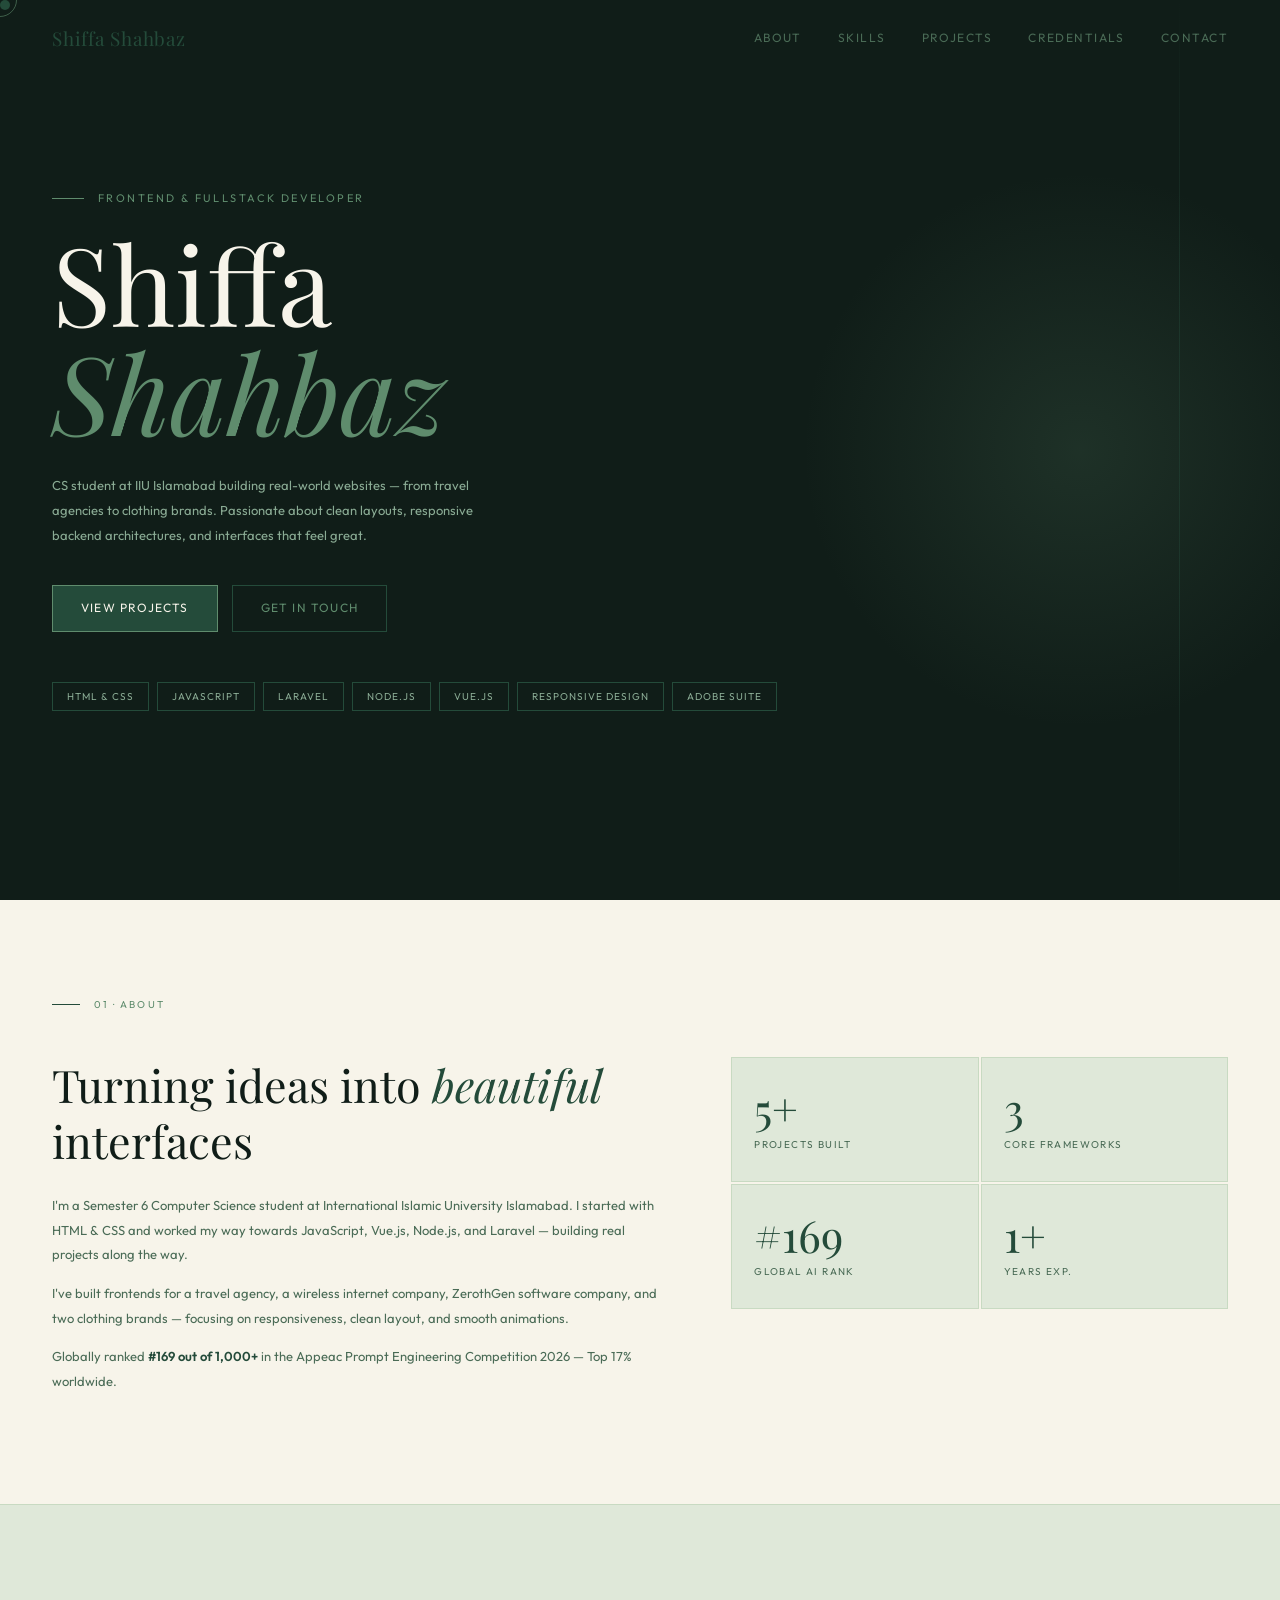
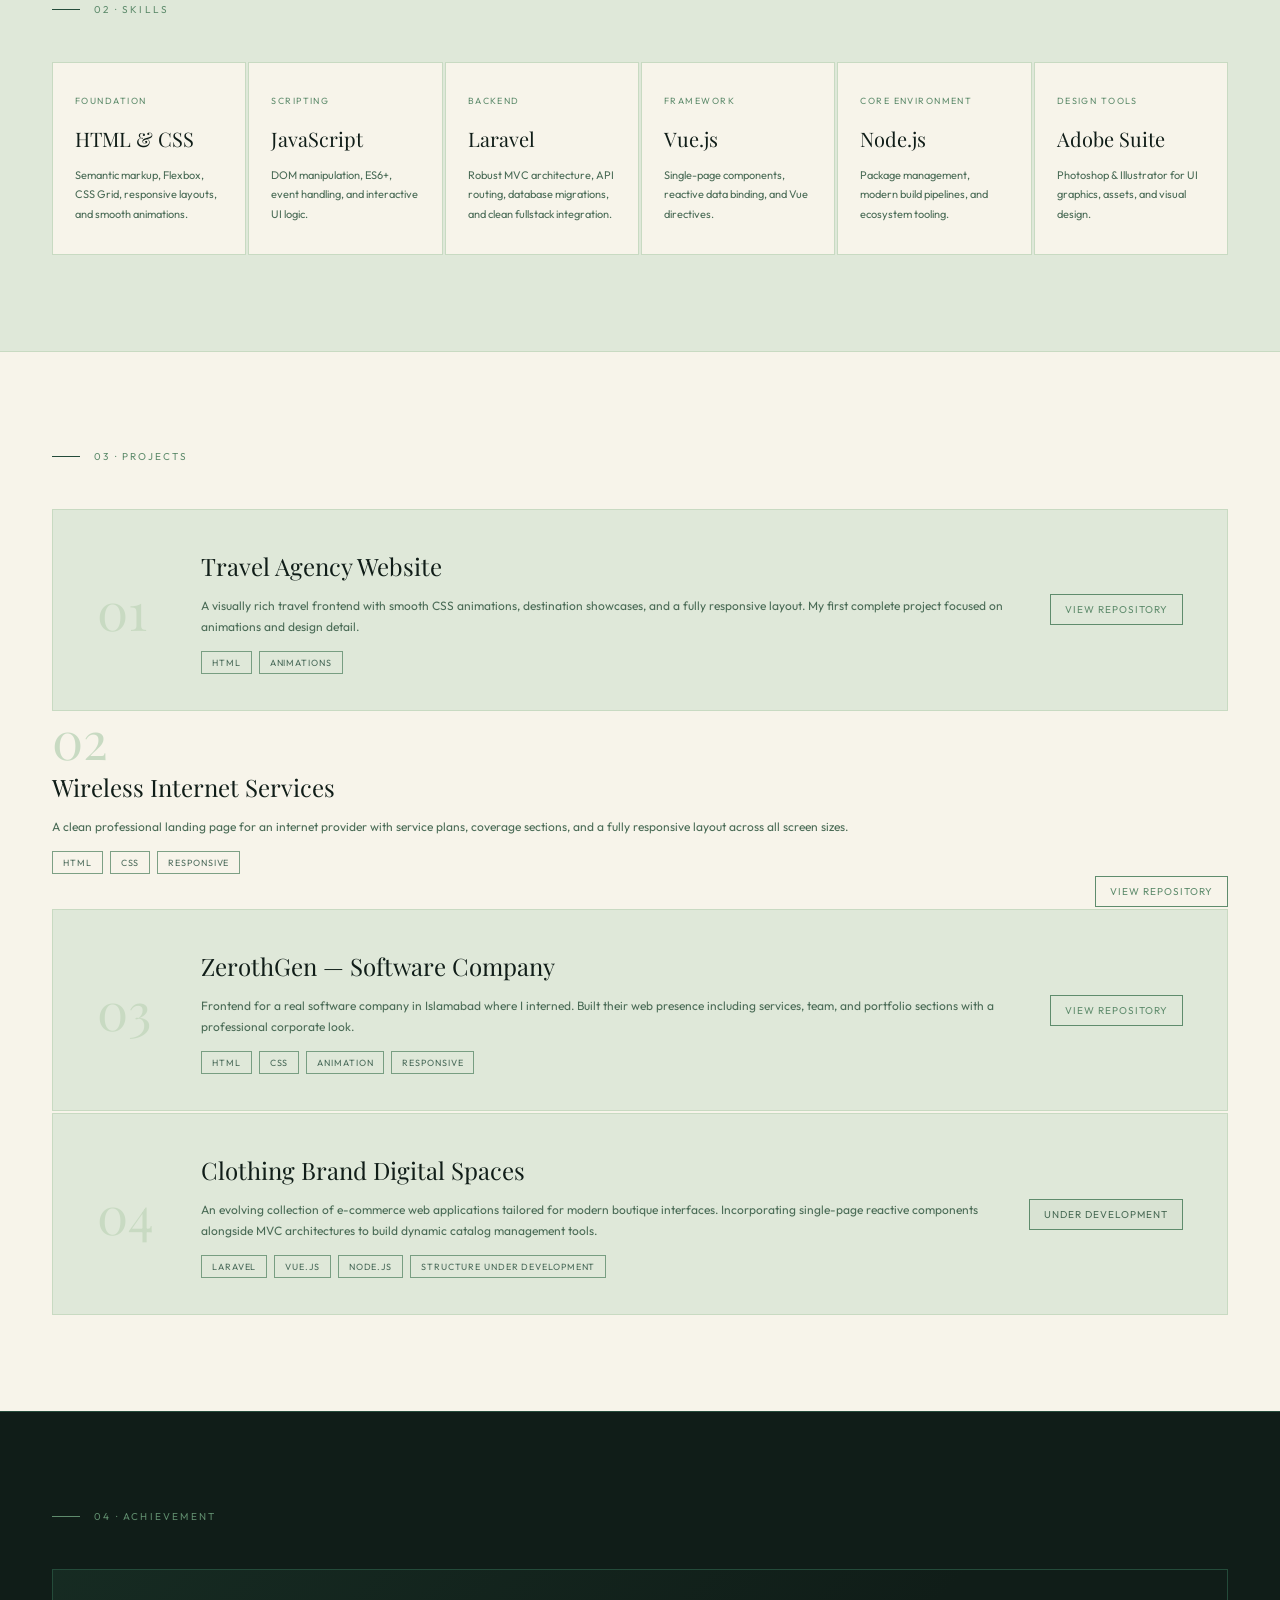
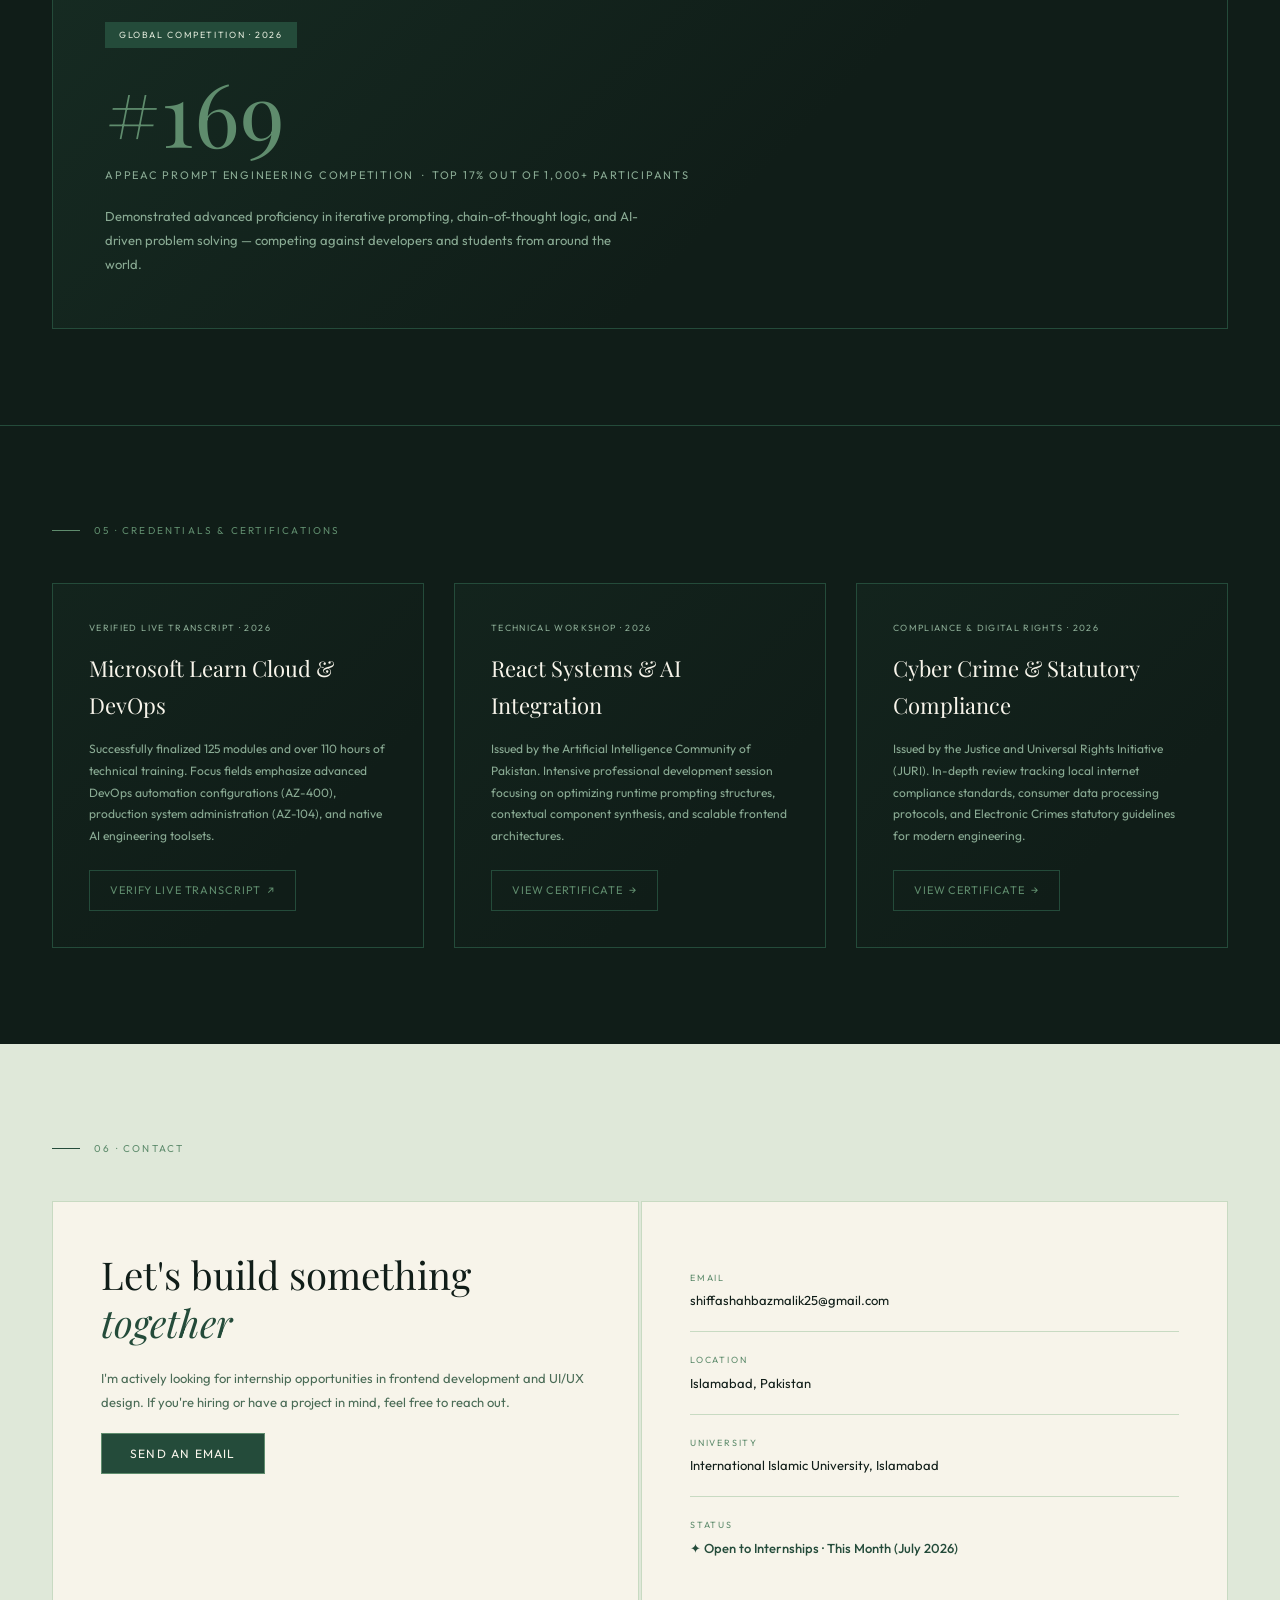
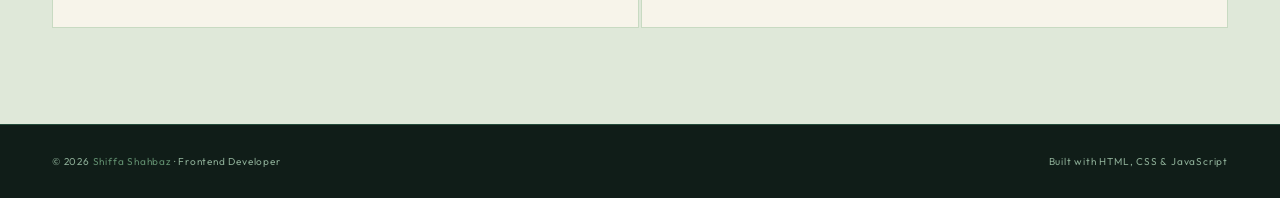
==== pf.html @ 15e957fd "Add files via upload" ====
<!DOCTYPE html>
<html lang="en">
<head>
<meta charset="UTF-8"/>
<meta name="viewport" content="width=device-width, initial-scale=1.0"/>
<title>Shiffa Shahbaz — Frontend & Fullstack Developer</title>
<link href="https://fonts.googleapis.com/css2?family=Playfair+Display:ital,wght@0,400;0,500;0,700;1,400;1,500&family=Outfit:wght=300;400;500&display=swap" rel="stylesheet"/>
<style>
  :root {
    --bg:       #F7F4EA;
    --surface:  #DFE8D9;
    --surface2: #c8dac2;
    --dark:     #101D18;
    --forest:   #244B3A;
    --sage:     #5F8C6D;
    --light:    #DFE8D9;
    --cream:    #F7F4EA;
    --text:     #101D18;
    --muted:    #4a6b56;
    --border:   #c8dac2;
    --border2:  #5F8C6D;
  }
  *, *::before, *::after { box-sizing: border-box; margin: 0; padding: 0; }
  html { scroll-behavior: smooth; }
  body {
    background: var(--bg); color: var(--text);
    font-family: 'Outfit', sans-serif; font-size: 14px;
    line-height: 1.7; overflow-x: hidden; cursor: none;
  }

  /* Cursor */
  .cursor {
    width: 10px; height: 10px; background: var(--forest);
    border-radius: 50%; position: fixed; top: 0; left: 0;
    pointer-events: none; z-index: 9999;
  }
  .cursor-ring {
    width: 34px; height: 34px; border: 1.5px solid var(--sage);
    border-radius: 50%; position: fixed; top: 0; left: 0;
    pointer-events: none; z-index: 9998; opacity: 0.6;
    transition: width 0.2s, height 0.2s, opacity 0.2s;
  }

  /* NAV */
  nav {
    position: fixed; top: 0; left: 0; right: 0; z-index: 100;
    display: flex; justify-content: space-between; align-items: center;
    padding: 22px 52px;
    transition: background 0.3s, border-color 0.3s;
    border-bottom: 1px solid transparent;
  }
  nav.scrolled {
    background: rgba(247,244,234,0.95);
    backdrop-filter: blur(14px); border-color: var(--border);
  }
  .nav-logo {
    font-family: 'Playfair Display', serif;
    font-size: 19px; color: var(--forest); letter-spacing: 0.04em;
  }
  .nav-links { display: flex; gap: 36px; }
  .nav-links a {
    color: var(--muted); text-decoration: none;
    font-size: 12px; letter-spacing: 0.12em;
    text-transform: uppercase; transition: color 0.2s;
  }
  .nav-links a:hover { color: var(--forest); }

  /* HERO */
  .hero {
    min-height: 100vh; display: flex; flex-direction: column;
    justify-content: center; padding: 0 52px;
    position: relative; overflow: hidden;
    background: var(--dark);
  }
  .hero-glow {
    position: absolute; width: 560px; height: 560px; border-radius: 50%;
    background: radial-gradient(circle, rgba(95,140,109,0.18) 0%, transparent 70%);
    right: -80px; top: 50%; transform: translateY(-50%);
    pointer-events: none;
  }
  .hero-line {
    position: absolute; right: 100px; top: 0; bottom: 0;
    width: 1px; background: linear-gradient(to bottom, transparent, #244B3A 30%, #244B3A 70%, transparent);
    opacity: 0.4;
  }
  .hero-eyebrow {
    font-size: 11px; letter-spacing: 0.22em; text-transform: uppercase;
    color: var(--sage); margin-bottom: 20px;
    opacity: 0; animation: fadeUp 0.7s 0.2s forwards;
    display: flex; align-items: center; gap: 14px;
  }
  .hero-eyebrow::before { content: ''; width: 32px; height: 1px; background: var(--sage); }
  .hero h1 {
    font-family: 'Playfair Display', serif;
    font-size: clamp(52px, 8.5vw, 112px);
    font-weight: 400; line-height: 1.0;
    color: var(--cream);
    opacity: 0; animation: fadeUp 0.7s 0.35s forwards;
  }
  .hero h1 em { font-style: italic; color: var(--sage); display: block; }
  .hero-desc {
    margin-top: 28px; font-size: 13px; color: #8aab94;
    max-width: 460px; line-height: 1.9;
    opacity: 0; animation: fadeUp 0.7s 0.55s forwards;
  }
  .hero-cta {
    margin-top: 38px; display: flex; gap: 14px; flex-wrap: wrap;
    opacity: 0; animation: fadeUp 0.7s 0.7s forwards;
  }
  .btn-primary {
    background: var(--forest); border: 1px solid var(--sage);
    color: var(--cream); padding: 12px 28px;
    font-family: 'Outfit', sans-serif; font-size: 12px;
    letter-spacing: 0.1em; text-transform: uppercase;
    cursor: none; text-decoration: none; transition: background 0.2s;
  }
  .btn-primary:hover { background: var(--sage); }
  .btn-outline {
    background: transparent; border: 1px solid #244B3A;
    color: var(--sage); padding: 12px 28px;
    font-family: 'Outfit', sans-serif; font-size: 12px;
    letter-spacing: 0.1em; text-transform: uppercase;
    cursor: none; text-decoration: none;
    transition: border-color 0.2s, color 0.2s;
  }
  .btn-outline:hover { border-color: var(--sage); color: var(--cream); }
  .hero-tags {
    margin-top: 50px; display: flex; flex-wrap: wrap; gap: 8px;
    opacity: 0; animation: fadeUp 0.7s 0.85s forwards;
  }
  .tag {
    font-size: 10px; letter-spacing: 0.1em; text-transform: uppercase;
    color: #8aab94; border: 1px solid #244B3A;
    padding: 5px 14px; transition: border-color 0.2s, color 0.2s;
  }
  .tag:hover { border-color: var(--sage); color: var(--cream); }

  /* SECTIONS */
  section { padding: 96px 52px; }
  .section-label {
    font-size: 10px; letter-spacing: 0.22em; text-transform: uppercase;
    color: var(--sage); margin-bottom: 14px;
    display: flex; align-items: center; gap: 14px;
  }
  .section-label::before { content: ''; width: 28px; height: 1px; background: var(--forest); }

  /* ABOUT */
  #about { background: var(--cream); }
  .about-grid {
    display: grid; grid-template-columns: 1.1fr 0.9fr;
    gap: 72px; align-items: start; margin-top: 44px;
  }
  .about-text h2 {
    font-family: 'Playfair Display', serif;
    font-size: clamp(30px, 3.5vw, 46px); font-weight: 400;
    line-height: 1.25; margin-bottom: 24px; color: var(--dark);
  }
  .about-text h2 em { font-style: italic; color: var(--forest); }
  .about-text p { color: var(--muted); font-size: 13px; line-height: 1.9; margin-bottom: 14px; }
  .about-text strong { color: var(--forest); font-weight: 600; }
  .stats-grid { display: grid; grid-template-columns: 1fr 1fr; gap: 2px; }
  .stat {
    background: var(--light); border: 1px solid var(--border);
    padding: 28px 22px; transition: border-color 0.2s, background 0.2s;
  }
  .stat:hover { border-color: var(--sage); background: var(--surface2); }
  .stat-num {
    font-family: 'Playfair Display', serif;
    font-size: 44px; color: var(--forest); line-height: 1; margin-bottom: 6px;
  }
  .stat-lbl { font-size: 10px; letter-spacing: 0.14em; text-transform: uppercase; color: var(--muted); }

  /* SKILLS */
  #skills { background: var(--light); border-top: 1px solid var(--border); border-bottom: 1px solid var(--border); }
  .skills-grid {
    display: grid; grid-template-columns: repeat(auto-fit, minmax(190px, 1fr));
    gap: 2px; margin-top: 44px;
  }
  .skill-card {
    background: var(--cream); border: 1px solid var(--border);
    padding: 30px 22px; position: relative; overflow: hidden;
    transition: border-color 0.25s, background 0.2s;
  }
  .skill-card::after {
    content: ''; position: absolute; bottom: 0; left: 0; right: 0;
    height: 2px; background: var(--forest);
    transform: scaleX(0); transform-origin: left; transition: transform 0.3s;
  }
  .skill-card:hover { border-color: var(--sage); background: var(--surface2); }
  .skill-card:hover::after { transform: scaleX(1); }
  .skill-tag { font-size: 9px; letter-spacing: 0.16em; text-transform: uppercase; color: var(--sage); margin-bottom: 14px; }
  .skill-name { font-family: 'Playfair Display', serif; font-size: 20px; color: var(--dark); margin-bottom: 10px; }
  .skill-desc { font-size: 11px; color: var(--muted); line-height: 1.75; }

  /* PROJECTS */
  #projects { background: var(--cream); }
  .projects-list { display: grid; gap: 2px; margin-top: 44px; }
  .project-card {
    background: var(--light); border: 1px solid var(--border);
    padding: 36px 44px; display: grid;
    grid-template-columns: 64px 1fr auto;
    gap: 40px; align-items: center;
    text-decoration: none; color: inherit;
    transition: background 0.2s, border-color 0.25s;
  }
  .project-card:hover { background: var(--surface2); border-color: var(--sage); }
  .proj-num {
    font-family: 'Playfair Display', serif; font-size: 52px;
    color: var(--border); line-height: 1; transition: color 0.2s; font-weight: 400;
  }
  .project-card:hover .proj-num { color: var(--forest); }
  .proj-info h3 { font-family: 'Playfair Display', serif; font-size: 24px; font-weight: 400; margin-bottom: 8px; color: var(--dark); }
  .proj-info p { font-size: 12px; color: var(--muted); margin-bottom: 14px; line-height: 1.75; }
  .proj-pills { display: flex; flex-wrap: wrap; gap: 7px; }
  .pill {
    font-size: 9px; letter-spacing: 0.1em; text-transform: uppercase;
    color: var(--forest); border: 1px solid var(--sage);
    padding: 3px 10px; opacity: 0.8;
  }
  .proj-links { display: flex; flex-direction: column; gap: 10px; align-items: flex-end; }
  .proj-link {
    font-size: 10px; letter-spacing: 0.1em; text-transform: uppercase;
    color: var(--muted); text-decoration: none; border: 1px solid var(--border);
    padding: 6px 14px; white-space: nowrap;
    transition: border-color 0.2s, color 0.2s, background 0.2s;
  }
  .proj-link:hover { border-color: var(--forest); color: var(--forest); background: var(--surface2); }
  .proj-link.github { color: var(--sage); border-color: var(--sage); }
  .proj-link.github:hover { background: var(--forest); color: var(--cream); border-color: var(--forest); }
  .proj-link.dev { color: var(--muted); border-color: var(--border2); background: rgba(95,140,109,0.05); }
  .proj-link.dev:hover { background: var(--sage); color: var(--cream); }

  /* ACHIEVEMENT */
  #achievement { background: var(--dark); border-top: 1px solid #244B3A; }
  #achievement .section-label { color: var(--sage); }
  #achievement .section-label::before { background: var(--sage); }
  .achievement-card {
    margin-top: 44px; border: 1px solid #244B3A; padding: 52px;
    background: linear-gradient(135deg, rgba(36,75,58,0.3), transparent 60%);
  }
  .ach-badge {
    display: inline-block; background: var(--forest); color: var(--light);
    font-size: 9px; letter-spacing: 0.18em; text-transform: uppercase;
    padding: 5px 14px; margin-bottom: 20px;
  }
  .ach-rank {
    font-family: 'Playfair Display', serif;
    font-size: clamp(56px, 7vw, 88px); color: var(--sage); line-height: 1; margin-bottom: 10px;
  }
  .ach-title { font-size: 11px; letter-spacing: 0.16em; text-transform: uppercase; color: #8aab94; margin-bottom: 20px; }
  .ach-desc { font-size: 13px; color: #8aab94; max-width: 540px; line-height: 1.85; }

  /* CREDENTIALS */
  #credentials { background-color: var(--dark); border-top: 1px solid #244B3A; }
  #credentials .section-label { color: var(--sage); }
  #credentials .section-label::before { background: var(--sage); }
  .credentials-grid {
    display: grid; grid-template-columns: repeat(auto-fit, minmax(300px, 1fr));
    gap: 30px; margin-top: 44px;
  }
  .credential-card {
    border: 1px solid #244B3A; padding: 36px;
    background: linear-gradient(135deg, rgba(36,75,58,0.15), transparent 70%);
    display: flex; flex-direction: column; justify-content: space-between;
    transition: border-color 0.25s, background 0.25s;
  }
  .credential-card:hover { border-color: var(--sage); background: linear-gradient(135deg, rgba(36,75,58,0.3), transparent 60%); }
  .cred-badge { color: #8aab94; font-size: 9px; text-transform: uppercase; letter-spacing: 0.15em; margin-bottom: 14px; }
  .cred-title { font-family: 'Playfair Display', serif; color: var(--cream); font-size: 22px; font-weight: 400; margin-bottom: 14px; }
  .cred-desc { color: #8aab94; font-size: 12px; line-height: 1.8; margin-bottom: 24px; }
  .cred-btn {
    display: inline-flex; align-items: center; text-decoration: none; 
    padding: 10px 20px; border: 1px solid #244B3A; color: var(--sage); 
    font-size: 11px; text-transform: uppercase; letter-spacing: 0.08em; 
    cursor: none; transition: border-color 0.2s, color 0.2s;
  }
  .cred-btn:hover { border-color: var(--sage); color: var(--cream); }

  /* CONTACT */
  #contact { background: var(--light); }
  .contact-grid { display: grid; grid-template-columns: 1fr 1fr; gap: 2px; margin-top: 44px; }
  .contact-left { background: var(--cream); border: 1px solid var(--border); padding: 48px; }
  .contact-left h2 {
    font-family: 'Playfair Display', serif;
    font-size: clamp(28px, 3vw, 42px); font-weight: 400;
    line-height: 1.25; margin-bottom: 20px; color: var(--dark);
  }
  .contact-left h2 em { font-style: italic; color: var(--forest); }
  .contact-left p { font-size: 13px; color: var(--muted); line-height: 1.85; margin-bottom: 28px; }
  .contact-right { background: var(--cream); border: 1px solid var(--border); padding: 48px; display: flex; flex-direction: column; }
  .contact-row { padding: 20px 0; border-bottom: 1px solid var(--border); display: flex; flex-direction: column; gap: 4px; }
  .contact-row:last-child { border-bottom: none; }
  .contact-lbl { font-size: 9px; letter-spacing: 0.2em; text-transform: uppercase; color: var(--sage); }
  .contact-val { font-size: 13px; color: var(--dark); }
  .contact-val.open { color: var(--forest); font-weight: 500; }

  footer {
    background: var(--dark); border-top: 1px solid #244B3A;
    padding: 28px 52px; display: flex; justify-content: space-between; align-items: center;
  }
  footer p { font-size: 10px; color: #8aab94; letter-spacing: 0.08em; }
  footer span { color: var(--sage); }

  @keyframes fadeUp {
    from { opacity: 0; transform: translateY(22px); }
    to   { opacity: 1; transform: translateY(0); }
  }
  .reveal {
    opacity: 0; transform: translateY(28px);
    transition: opacity 0.65s ease, transform 0.65s ease;
  }
  .reveal.visible { opacity: 1; transform: translateY(0); }

  @media (max-width: 768px) {
    nav { padding: 18px 22px; }
    .nav-links { display: none; }
    .hero, section { padding-left: 22px; padding-right: 22px; }
    .about-grid { grid-template-columns: 1fr; gap: 40px; }
    .contact-grid { grid-template-columns: 1fr; }
    .project-card { grid-template-columns: 1fr; gap: 14px; padding: 24px 22px; }
    .proj-num { font-size: 34px; }
    .proj-links { align-items: flex-start; flex-direction: row; flex-wrap: wrap; }
    footer { flex-direction: column; gap: 10px; text-align: center; }
  }
</style>
</head>
<body>

<div class="cursor" id="cursor"></div>
<div class="cursor-ring" id="ring"></div>

<nav id="nav">
  <div class="nav-logo">Shiffa Shahbaz</div>
  <div class="nav-links">
    <a href="#about">About</a>
    <a href="#skills">Skills</a>
    <a href="#projects">Projects</a>
    <a href="#credentials">Credentials</a>
    <a href="#contact">Contact</a>
  </div>
</nav>
<section class="hero">
  <div class="hero-glow"></div>
  <div class="hero-line"></div>
  <div class="hero-eyebrow">Frontend &amp; Fullstack Developer</div>
  <h1>Shiffa<br/><em>Shahbaz</em></h1>
  <p class="hero-desc">CS student at IIU Islamabad building real-world websites — from travel agencies to clothing brands. Passionate about clean layouts, responsive backend architectures, and interfaces that feel great.</p>
  <div class="hero-cta">
    <a href="#projects" class="btn-primary">View Projects</a>
    <a href="#contact" class="btn-outline">Get in Touch</a>
  </div>
  <div class="hero-tags">
    <span class="tag">HTML &amp; CSS</span>
    <span class="tag">JavaScript</span>
    <span class="tag">Laravel</span>
    <span class="tag">Node.js</span>
    <span class="tag">Vue.js</span>
    <span class="tag">Responsive Design</span>
    <span class="tag">Adobe Suite</span>
  </div>
</section>
<section id="about">
  <div class="section-label">01 · About</div>
  <div class="about-grid">
    <div class="about-text reveal">
      <h2>Turning ideas into <em>beautiful</em> interfaces</h2>
      <p>I'm a Semester 6 Computer Science student at International Islamic University Islamabad. I started with HTML &amp; CSS and worked my way towards JavaScript, Vue.js, Node.js, and Laravel — building real projects along the way.</p>
      <p>I've built frontends for a travel agency, a wireless internet company, ZerothGen software company, and two clothing brands — focusing on responsiveness, clean layout, and smooth animations.</p>
      <p>Globally ranked <strong>#169 out of 1,000+</strong> in the Appeac Prompt Engineering Competition 2026 — Top 17% worldwide.</p>
    </div>
    <div class="stats-grid reveal">
      <div class="stat"><div class="stat-num">5+</div><div class="stat-lbl">Projects Built</div></div>
      <div class="stat"><div class="stat-num">3</div><div class="stat-lbl">Core Frameworks</div></div>
      <div class="stat"><div class="stat-num">#169</div><div class="stat-lbl">Global AI Rank</div></div>
      <div class="stat"><div class="stat-num">1+</div><div class="stat-lbl">Years Exp.</div></div>
    </div>
  </div>
</section>
<section id="skills">
  <div class="section-label">02 · Skills</div>
  <div class="skills-grid">
    <div class="skill-card reveal">
      <div class="skill-tag">Foundation</div>
      <div class="skill-name">HTML &amp; CSS</div>
      <div class="skill-desc">Semantic markup, Flexbox, CSS Grid, responsive layouts, and smooth animations.</div>
    </div>
    <div class="skill-card reveal">
      <div class="skill-tag">Scripting</div>
      <div class="skill-name">JavaScript</div>
      <div class="skill-desc">DOM manipulation, ES6+, event handling, and interactive UI logic.</div>
    </div>
    <div class="skill-card reveal">
      <div class="skill-tag">Backend</div>
      <div class="skill-name">Laravel</div>
      <div class="skill-desc">Robust MVC architecture, API routing, database migrations, and clean fullstack integration.</div>
    </div>
    <div class="skill-card reveal">
      <div class="skill-tag">Framework</div>
      <div class="skill-name">Vue.js</div>
      <div class="skill-desc">Single-page components, reactive data binding, and Vue directives.</div>
    </div>
    <div class="skill-card reveal">
      <div class="skill-tag">Core Environment</div>
      <div class="skill-name">Node.js</div>
      <div class="skill-desc">Package management, modern build pipelines, and ecosystem tooling.</div>
    </div>
    <div class="skill-card reveal">
      <div class="skill-tag">Design Tools</div>
      <div class="skill-name">Adobe Suite</div>
      <div class="skill-desc">Photoshop &amp; Illustrator for UI graphics, assets, and visual design.</div>
    </div>
  </div>
</section>
<section id="projects">
  <div class="section-label">03 · Projects</div>
  <div class="projects-list">

    <a class="project-card reveal" href="https://github.com/shiffashahb-lang/travel-website" target="_blank">
      <div class="proj-num">01</div>
      <div class="proj-info">
        <h3>Travel Agency Website</h3>
        <p>A visually rich travel frontend with smooth CSS animations, destination showcases, and a fully responsive layout. My first complete project focused on animations and design detail.</p>
        <div class="proj-pills"><span class="pill">HTML</span><span class="pill">Animations</span></div>
      </div>
      <div class="proj-links">
        <span class="proj-link github">View Repository</span>
      </div>
    </a

    <a class="project-card reveal" href="https://github.com/shiffashahb-lang/vibranet-wireless-network" target="_blank">
      <div class="proj-num">02</div>
      <div class="proj-info">
        <h3>Wireless Internet Services</h3>
        <p>A clean professional landing page for an internet provider with service plans, coverage sections, and a fully responsive layout across all screen sizes.</p>
        <div class="proj-pills"><span class="pill">HTML</span><span class="pill">CSS</span><span class="pill">Responsive</span></div>
      </div>
      <div class="proj-links">
        <span class="proj-link github">View Repository</span>
      </div>
    </a>

    <a class="project-card reveal" href="https://github.com/shiffashahb-lang/zerothgen" target="_blank">
      <div class="proj-num">03</div>
      <div class="proj-info">
        <h3>ZerothGen — Software Company</h3>
        <p>Frontend for a real software company in Islamabad where I interned. Built their web presence including services, team, and portfolio sections with a professional corporate look.</p>
        <div class="proj-pills"><span class="pill">HTML</span><span class="pill">CSS</span><span class="pill">Animation</span><span class="pill">Responsive</span></div>
      </div>
      <div class="proj-links">
        <span class="proj-link github">View Repository</span>
      </div>
    </a>

    <div class="project-card reveal">
      <div class="proj-num">04</div>
      <div class="proj-info">
        <h3>Clothing Brand Digital Spaces</h3>
        <p>An evolving collection of e-commerce web applications tailored for modern boutique interfaces. Incorporating single-page reactive components alongside MVC architectures to build dynamic catalog management tools.</p>
        <div class="proj-pills">
          <span class="pill">Laravel</span>
          <span class="pill">Vue.js</span>
          <span class="pill">Node.js</span>
          <span class="pill">Structure Under Development</span>
        </div>
      </div>
      <div class="proj-links">
        <span class="proj-link dev">Under Development</span>
      </div>
    </div>

  </div>
</section>
<section id="achievement">
  <div class="section-label">04 · Achievement</div>
  <div class="achievement-card reveal">
    <div class="ach-badge">Global Competition · 2026</div>
    <div class="ach-rank">#169</div>
    <div class="ach-title">Appeac Prompt Engineering Competition &nbsp;·&nbsp; Top 17% out of 1,000+ participants</div>
    <div class="ach-desc">Demonstrated advanced proficiency in iterative prompting, chain-of-thought logic, and AI-driven problem solving — competing against developers and students from around the world.</div>
  </div>
</section>

<!-- CREDENTIALS — dark green with adaptive grid -->
<section id="credentials">
  <div class="section-label">05 · Credentials &amp; Certifications</div>
  <div class="credentials-grid">
    
    <!-- Microsoft Transcript -->
    <div class="credential-card reveal">
      <div>
        <div class="cred-badge">Verified Live Transcript · 2026</div>
        <h3 class="cred-title">Microsoft Learn Cloud &amp; DevOps</h3>
        <p class="cred-desc">Successfully finalized 125 modules and over 110 hours of technical training. Focus fields emphasize advanced DevOps automation configurations (AZ-400), production system administration (AZ-104), and native AI engineering toolsets.</p>
      </div>
      <div>
        <a href="https://learn.microsoft.com/en-us/users/shiffashahbaz-8846/transcript" target="_blank" rel="noopener noreferrer" class="cred-btn">
          Verify Live Transcript <span style="margin-left: 6px;">↗</span>
        </a>
      </div>
    </div>

    <!-- AI Workshop -->
    <div class="credential-card reveal">
      <div>
        <div class="cred-badge">Technical Workshop · 2026</div>
        <h3 class="cred-title">React Systems &amp; AI Integration</h3>
        <p class="cred-desc">Issued by the Artificial Intelligence Community of Pakistan. Intensive professional development session focusing on optimizing runtime prompting structures, contextual component synthesis, and scalable frontend architectures.</p>
      </div>
      <div>
        <a href="cert-ai-workshop.png" target="_blank" rel="noopener noreferrer" class="cred-btn">
          View Certificate <span style="margin-left: 6px;">→</span>
        </a>
      </div>
    </div>

    
    <div class="credential-card reveal">
      <div>
        <div class="cred-badge">Compliance &amp; Digital Rights · 2026</div>
        <h3 class="cred-title">Cyber Crime &amp; Statutory Compliance</h3>
        <p class="cred-desc">Issued by the Justice and Universal Rights Initiative (JURI). In-depth review tracking local internet compliance standards, consumer data processing protocols, and Electronic Crimes statutory guidelines for modern engineering.</p>
      </div>
      <div>
        <a href="cert-juri.png" target="_blank" rel="noopener noreferrer" class="cred-btn">
          View Certificate <span style="margin-left: 6px;">→</span>
        </a>
      </div>
    </div>

  </div>
</section>
<section id="contact">
  <div class="section-label">06 · Contact</div>
  <div class="contact-grid">
    <div class="contact-left reveal">
      <h2>Let's build something <em>together</em></h2>
      <p>I'm actively looking for internship opportunities in frontend development and UI/UX design. If you're hiring or have a project in mind, feel free to reach out.</p>
      <a href="mailto:shiffashahbazmalik25@gmail.com" class="btn-primary">Send an Email</a>
    </div>
    <div class="contact-right reveal">
      <div class="contact-row"><div class="contact-lbl">Email</div><div class="contact-val">shiffashahbazmalik25@gmail.com</div></div>
      <div class="contact-row"><div class="contact-lbl">Location</div><div class="contact-val">Islamabad, Pakistan</div></div>
      <div class="contact-row"><div class="contact-lbl">University</div><div class="contact-val">International Islamic University, Islamabad</div></div>
      <div class="contact-row"><div class="contact-lbl">Status</div><div class="contact-val open">✦ Open to Internships · This Month (July 2026)</div></div>
    </div>
  </div>
</section>

<footer>
  <p>© 2026 <span>Shiffa Shahbaz</span> · Frontend Developer</p>
  <p>Built with HTML, CSS &amp; JavaScript</p>
</footer>

<script>
  const cur = document.getElementById('cursor');
  const rng = document.getElementById('ring');
  let mx=0,my=0,rx=0,ry=0;
  document.addEventListener('mousemove', e => {
    mx=e.clientX; my=e.clientY;
    cur.style.transform=`translate(${mx-5}px,${my-5}px)`;
  });
  (function loop(){ rx+=(mx-rx)*0.11; ry+=(my-ry)*0.11;
    rng.style.transform=`translate(${rx-17}px,${ry-17}px)`;
    requestAnimationFrame(loop); })();

  const nav=document.getElementById('nav');
  window.addEventListener('scroll',()=>nav.classList.toggle('scrolled',scrollY>40));

  const obs=new IntersectionObserver(entries=>{
    entries.forEach((e,i)=>{ if(e.isIntersecting){ setTimeout(()=>e.target.classList.add('visible'),i*90); obs.unobserve(e.target); } });
  },{threshold:0.1});
  document.querySelectorAll('.reveal').forEach(el=>obs.observe(el));

  document.querySelectorAll('a,button,.skill-card,.tag,.stat,.credential-card').forEach(el=>{
    el.addEventListener('mouseenter',()=>{rng.style.width=rng.style.height='52px';rng.style.opacity='0.9';});
    el.addEventListener('mouseleave',()=>{rng.style.width=rng.style.height='34px';rng.style.opacity='0.6';});
  });
</script>
</body>
</html>
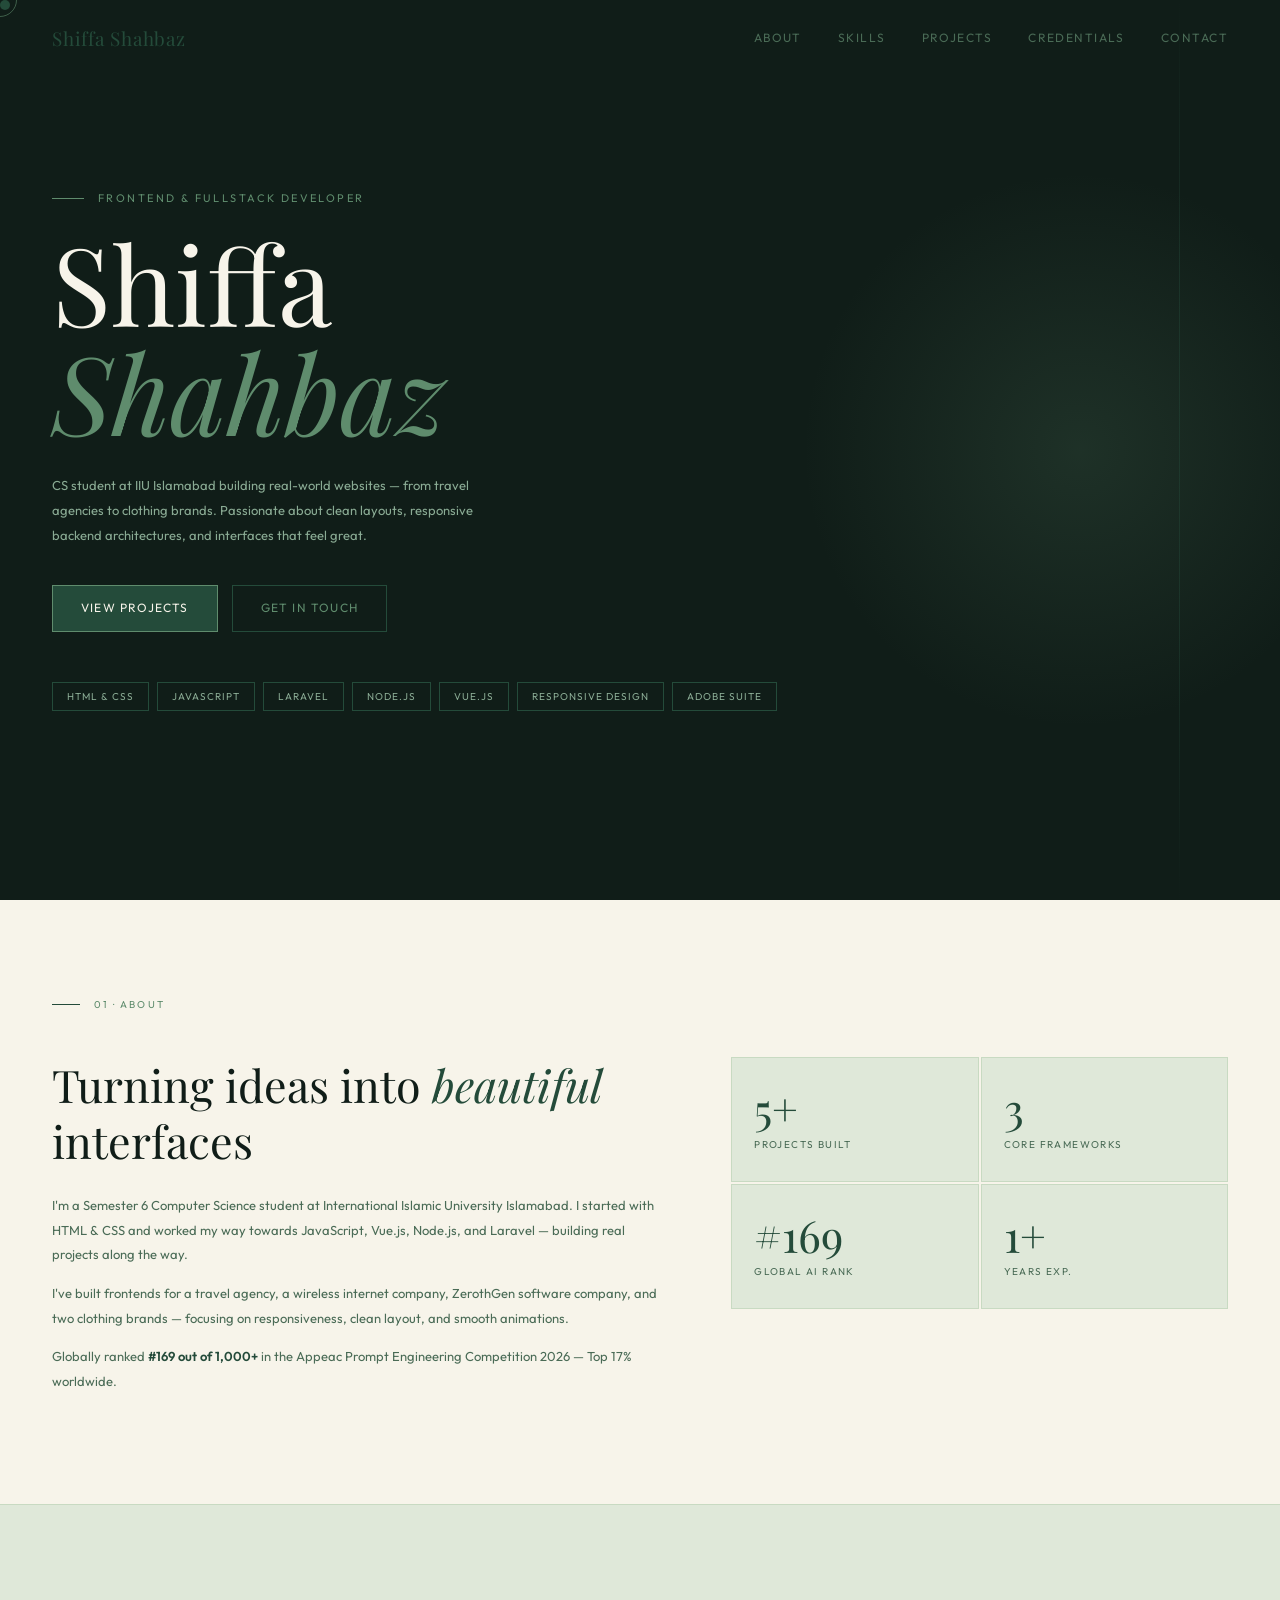
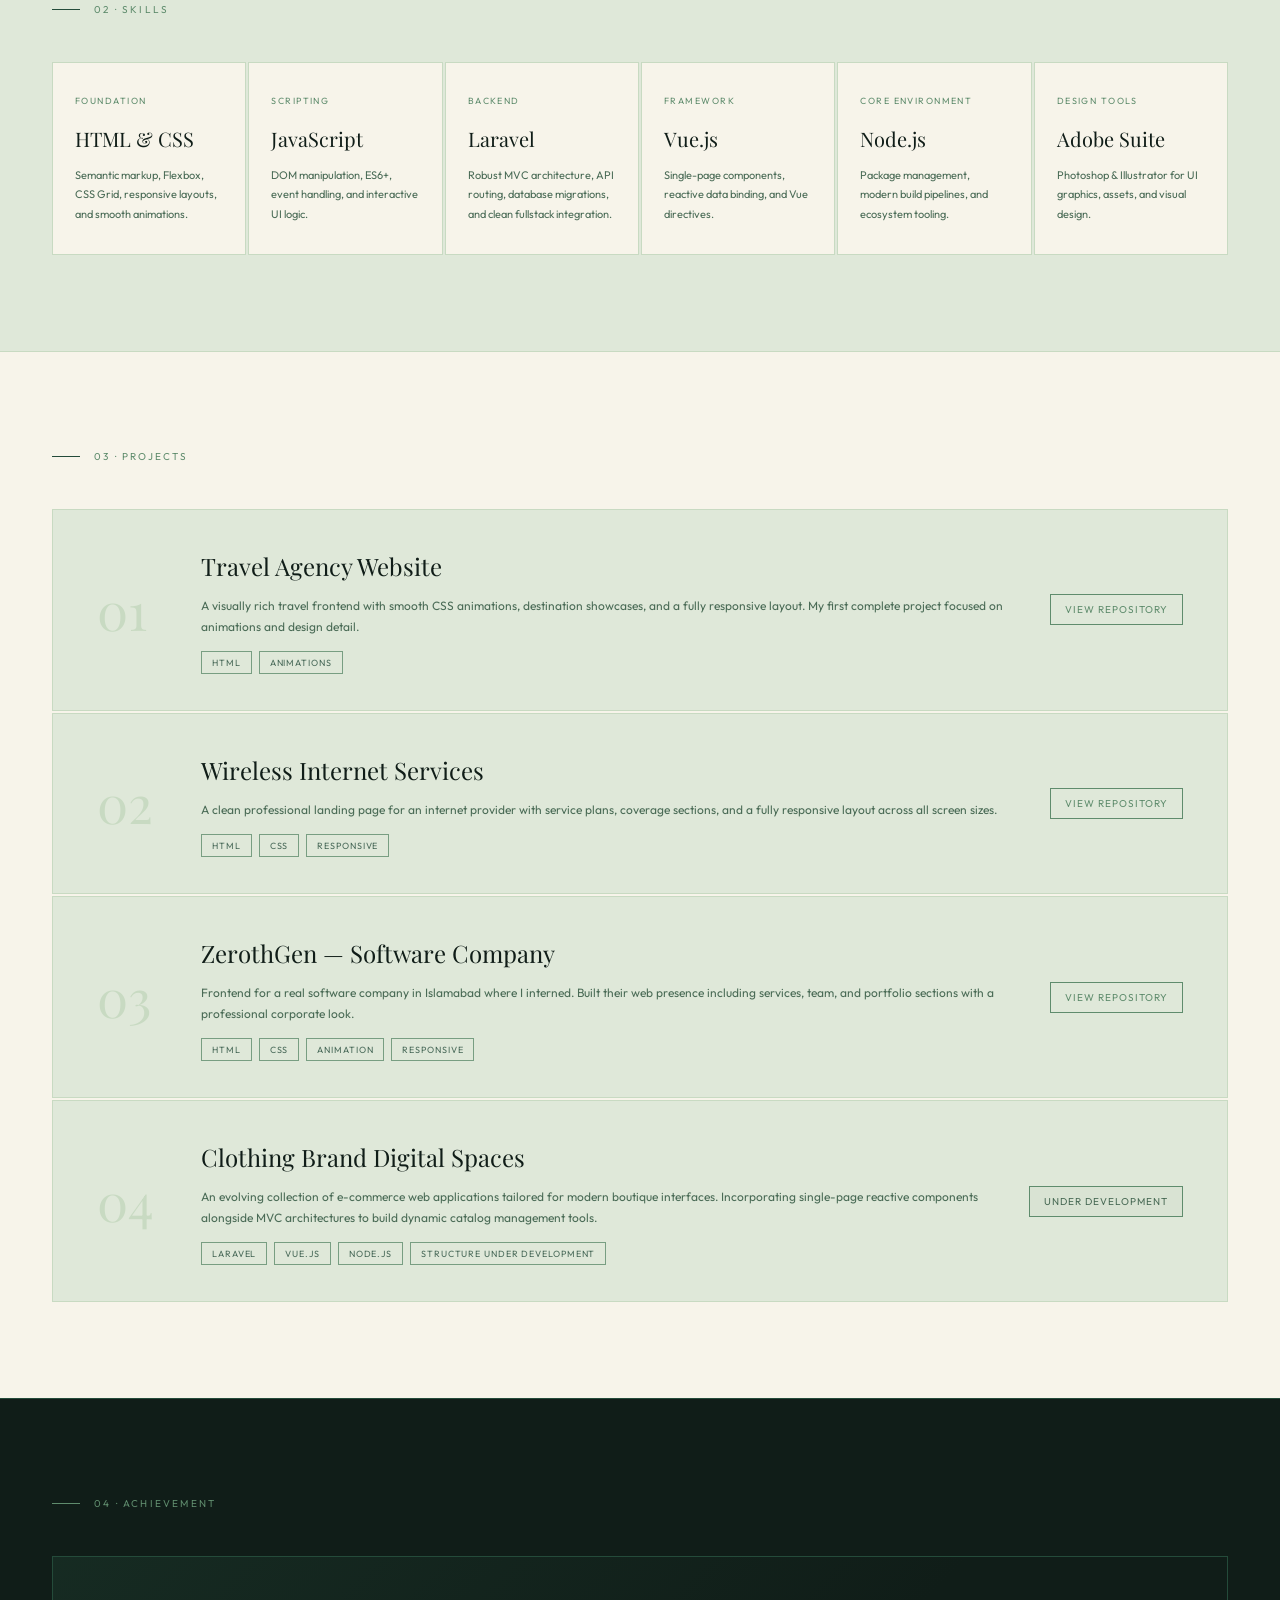
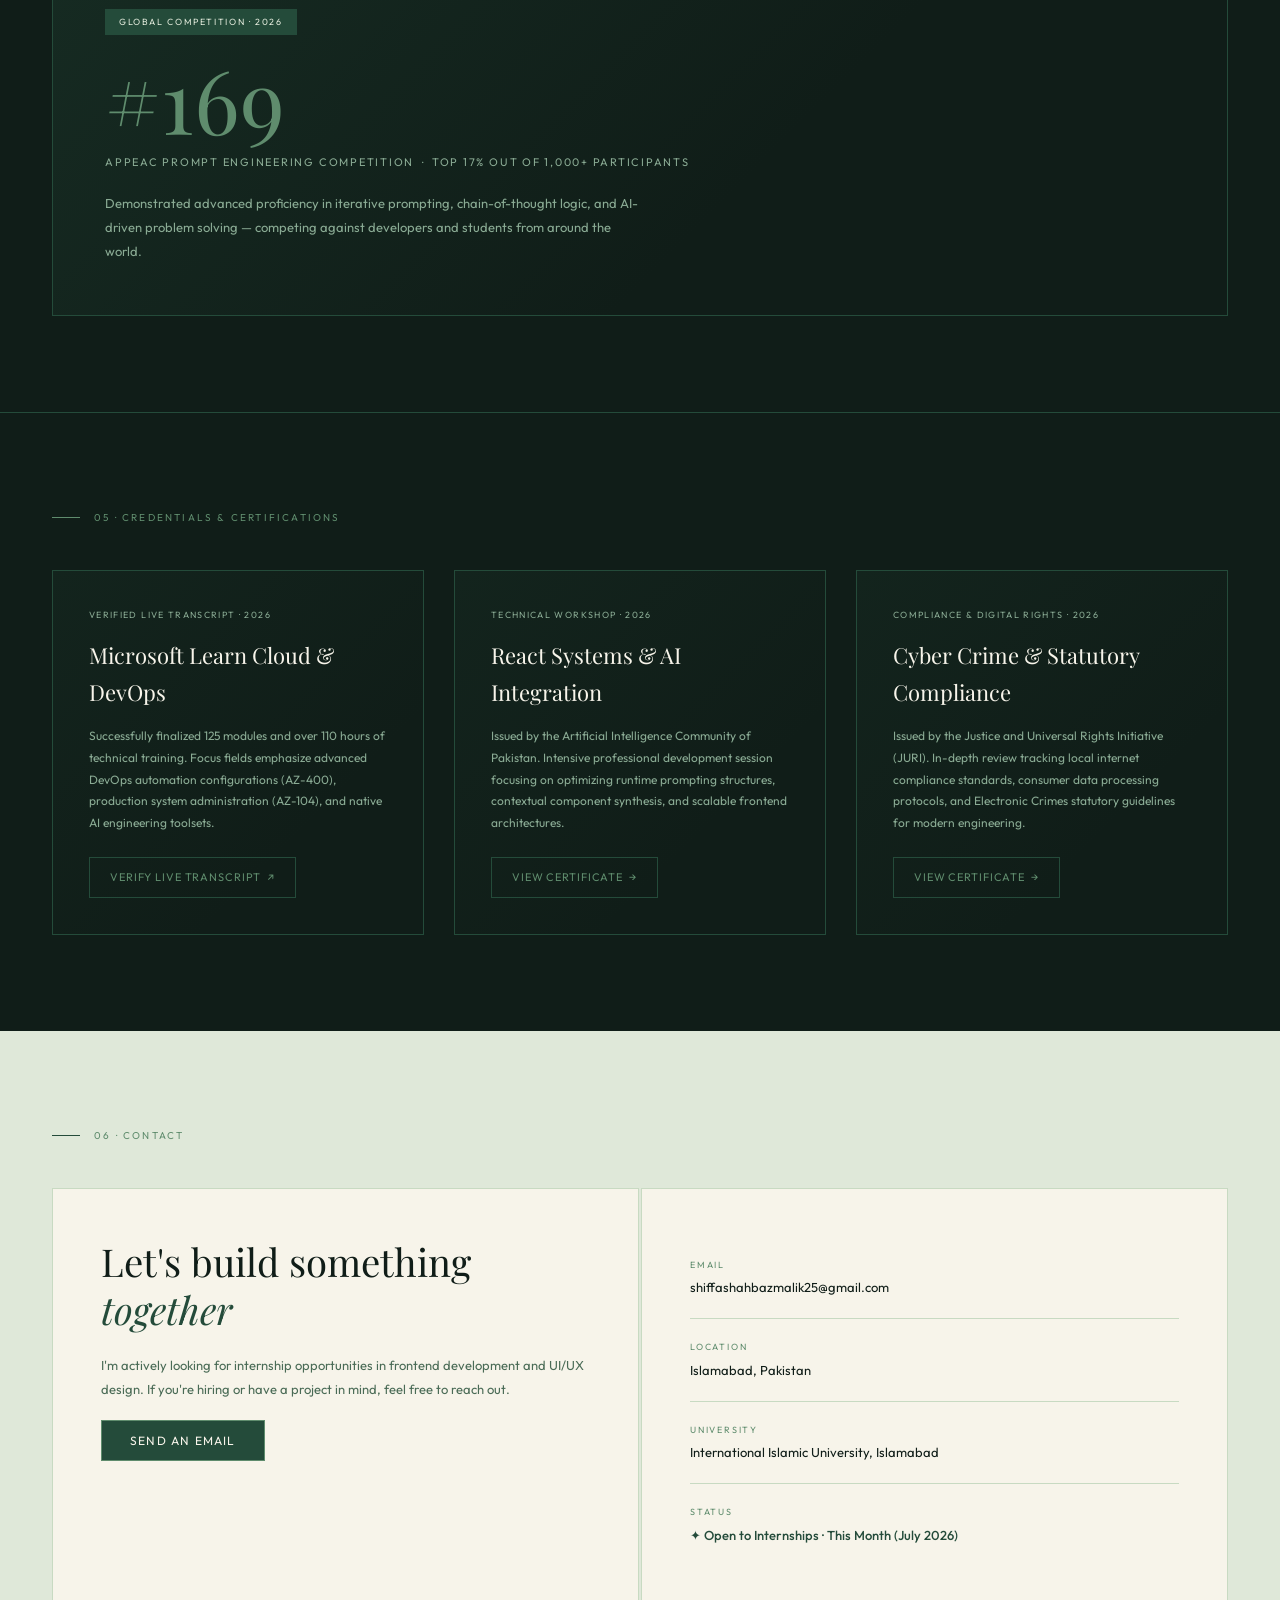
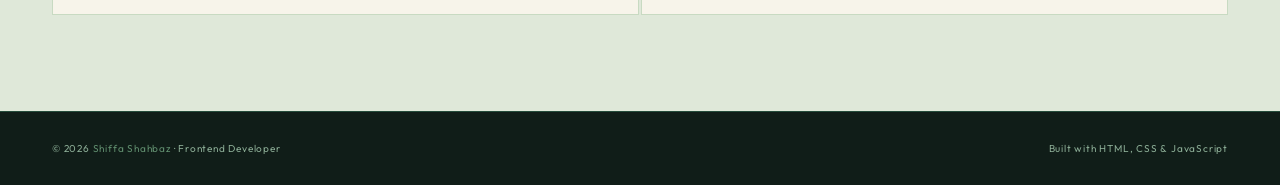
==== commit 904d5da7: "Add files via upload" ====
--- a/pf.html
+++ b/pf.html
@@ -425,7 +425,7 @@
       <div class="proj-links">
         <span class="proj-link github">View Repository</span>
       </div>
-    </a
+    </a>
 
     <a class="project-card reveal" href="https://github.com/shiffashahb-lang/vibranet-wireless-network" target="_blank">
       <div class="proj-num">02</div>
